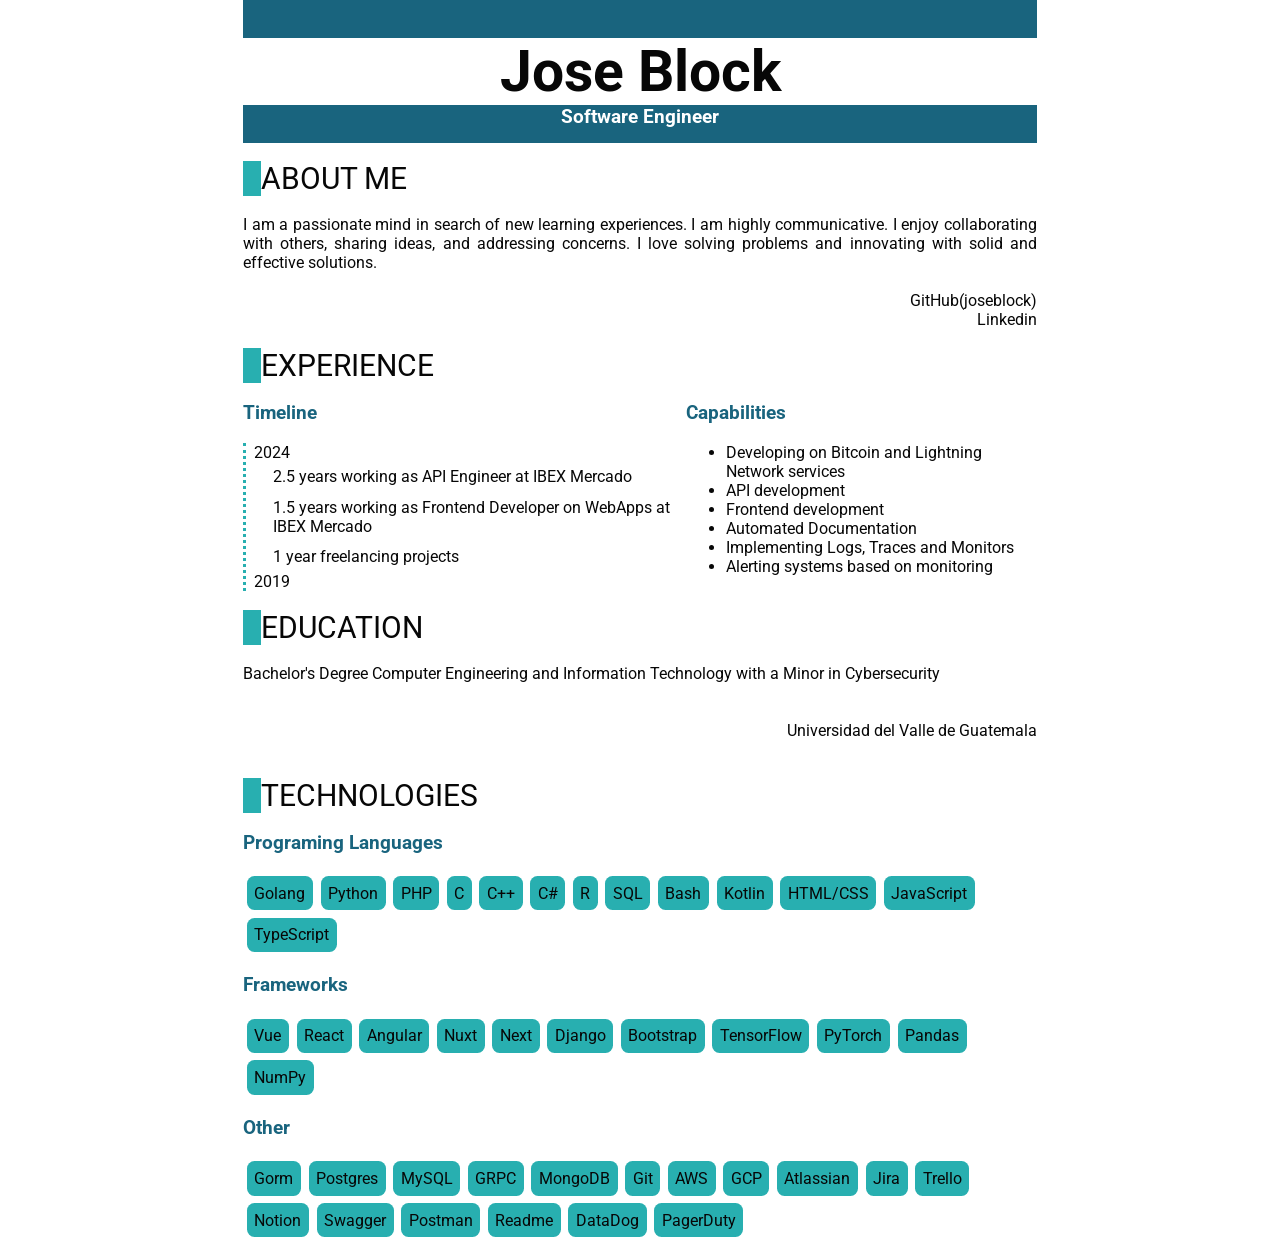
==== index.html @ f034f7fe "resume pdf download improvement" ====
<!DOCTYPE html>
<html lang="en">
<style>
    @import url("https://fonts.googleapis.com/css?family=Playfair+Display:700|Roboto:400");

    html *
    {
        background-color: #FFFFFF;
        color: #070707 !important;
        font-family: "Roboto", sans-serif !important;
    }

    body {
        width: 21cm;
        height: 29.7cm;
        margin: 0 auto;
    }

    /* Printing */
    page {
        background: white;
        display: block;
        margin: 0 auto;
        margin-bottom: 0.5cm;
    }

    page[size="A4"] {  
        width: 21cm;
        height: 29.7cm; 
    }

    @page {
        size: 21cm 29.7cm;
        padding: 0;
        margin: 0mm;
        border: none;
        border-collapse: collapse;
    }
    /* End Printing */

    .container {
        display: flex;
        flex-direction: column;
        width: 100%;
        height: 100%;
    }

    .persona{
        display: flex;
        flex-direction: column;
    }

    .joseblock {
        color: #070707 !important;
        font-weight: bold;
        font-size: 1.5cm;
        width: 100%;
        text-align: center;
    }

    .profesion {
        background-color: #19647E;
        color: #FFFFFF !important;
        font-size: 0.5cm;
        font-weight: bolder !important;
        height: 1cm;
        text-align: center;
    }

    .paragraph {
        text-align: justify;
        padding: 0.5cm 0cm 0.5cm 0cm;
    }

    .right-p {
        text-align: right;
    }

    h3 {
        color: #19647E !important;
    }

    .section-title {
        color: #070707 !important;
        font-size: 0.8cm;
        border-left: 0.5cm solid #28AFB0;
        margin-top: 0.5cm;
    }

    a {
        align-self: flex-end;
        color: #070707 !important;
        text-decoration: none;
        width: fit-content;
    }

    a:hover {
        color: #28AFB0 !important;
        text-decoration: underline;
    }

    .exp-content {
        display: flex;
        flex-direction: row;
    }

    .timeline {
        border-left: 0.1cm dotted #28AFB0;
        padding-left: 0.2cm;
    }

    .timeline-item {
        padding: 0.15cm 0cm 0.15cm 0.5cm;
    }

    .list-technologies {
        display: flex;
    }

    .list {
        display: flex;
        flex-direction: column;
    }

    .item {
        background-color: #28AFB0;
        border-radius: 0.2cm;
        color: #070707 !important;
        padding: 0.2cm;
        margin: 0.1cm;
        display: inline-block;
    }
</style>
<head>
    <link href="https://maxcdn.bootstrapcdn.com/font-awesome/4.2.0/css/font-awesome.min.css" rel="stylesheet">
    <link rel="preconnect" href="https://fonts.googleapis.com">
    <link rel="preconnect" href="https://fonts.gstatic.com" crossorigin>
    <link href="https://fonts.googleapis.com/css2?family=Archivo+Narrow&family=Julius+Sans+One&family=Open+Sans&family=Source+Sans+Pro&display=swap" rel="stylesheet">
    <title>Jose's Resume</title>
</head>
<body>
    <page size="A4">
        <div class="container">
            <div class="persona">
                <div class="profesion"></div>
                <div class="joseblock">Jose Block</div>
                <div class="profesion">Software Engineer</div>
            </div>
            <div class="about">
                <div class="section-title">ABOUT ME</div>
                <div>
                    <div class="paragraph">
                        I am a passionate mind in search of new learning experiences.
                        I am highly communicative. I enjoy collaborating with others, sharing ideas, and addressing concerns.
                        I love solving problems and innovating with solid and effective solutions.
                    </div>
                    <div class="list">
                        <a href="https://github.com/joseblock">GitHub(joseblock)</a>
                        <a href="https://gt.linkedin.com/in/jose-gabriel-block-staackmann-138050153">Linkedin</a>
                    </div>
                </div>
            </div>
            <div class="experience">
                <div class="section-title">EXPERIENCE</div>
                <div class="exp-content">
                    <div>
                        <h3>Timeline</h3>
                        <div class="timeline">
                            <div>2024</div>
                            <div class="timeline-item">2.5 years working as API Engineer at IBEX Mercado </div>
                            <div class="timeline-item">1.5 years working as Frontend Developer on WebApps at IBEX Mercado </div>
                            <div class="timeline-item">1 year freelancing projects</div>
                            <div>2019</div>
                        </div>
                    </div>
                    <div>
                        <h3>Capabilities</h3>
                        <ul>
                            <li> Developing on Bitcoin and Lightning Network services </li>
                            <li> API development </li>
                            <li> Frontend development </li>
                            <li> Automated Documentation </li>
                            <li> Implementing Logs, Traces and Monitors </li>
                            <li> Alerting systems based on monitoring </li>
                        </ul>
                    </div>
                </div>
            </div>
            <div class="education">
                <div class="section-title">EDUCATION</div>
                <div class="paragraph">Bachelor's Degree Computer Engineering and Information Technology with a Minor in Cybersecurity</div>
                <div class="paragraph right-p">Universidad del Valle de Guatemala</div>
            </div>
            <div class="technologies">
                <div class="section-title">TECHNOLOGIES</div>
                <h3>Programing Languages</h3>
                <div id="list-programs"></div>
                <h3>Frameworks</h3>
                <div id="list-frameworks"></div>
                <h3>Other</h3>
                <div id="list-technologies"></div>
            </div>
        </div>
    </page>
</body>
</html>

<script>
var programsList = ["Golang", "Python", "PHP", "C", "C++", "C#", "R", "SQL", "Bash", "Kotlin", "HTML/CSS", "JavaScript", "TypeScript"]
var fwList = ["Vue", "React", "Angular", "Nuxt", "Next", "Django", "Bootstrap", "TensorFlow", "PyTorch", "Pandas", "NumPy"]
var techList = ["Gorm", "Postgres", "MySQL", "GRPC", "MongoDB", "Git", "AWS", "GCP", "Atlassian", "Jira", "Trello", "Notion", "Swagger", "Postman", "Readme", "DataDog", "PagerDuty"]

var containerP = document.getElementById('list-programs');
var containerF = document.getElementById('list-frameworks');
var containerT = document.getElementById('list-technologies');

// Loop through the list and create a div for each item
function DivList(itemList, container) {
    itemList.forEach(function(item) {
        var div = document.createElement('div');
        div.className = 'item';
        div.textContent = item;
        container.appendChild(div);
    });
}
DivList(programsList, containerP)
DivList(fwList, containerF)
DivList(techList, containerT)
</script>
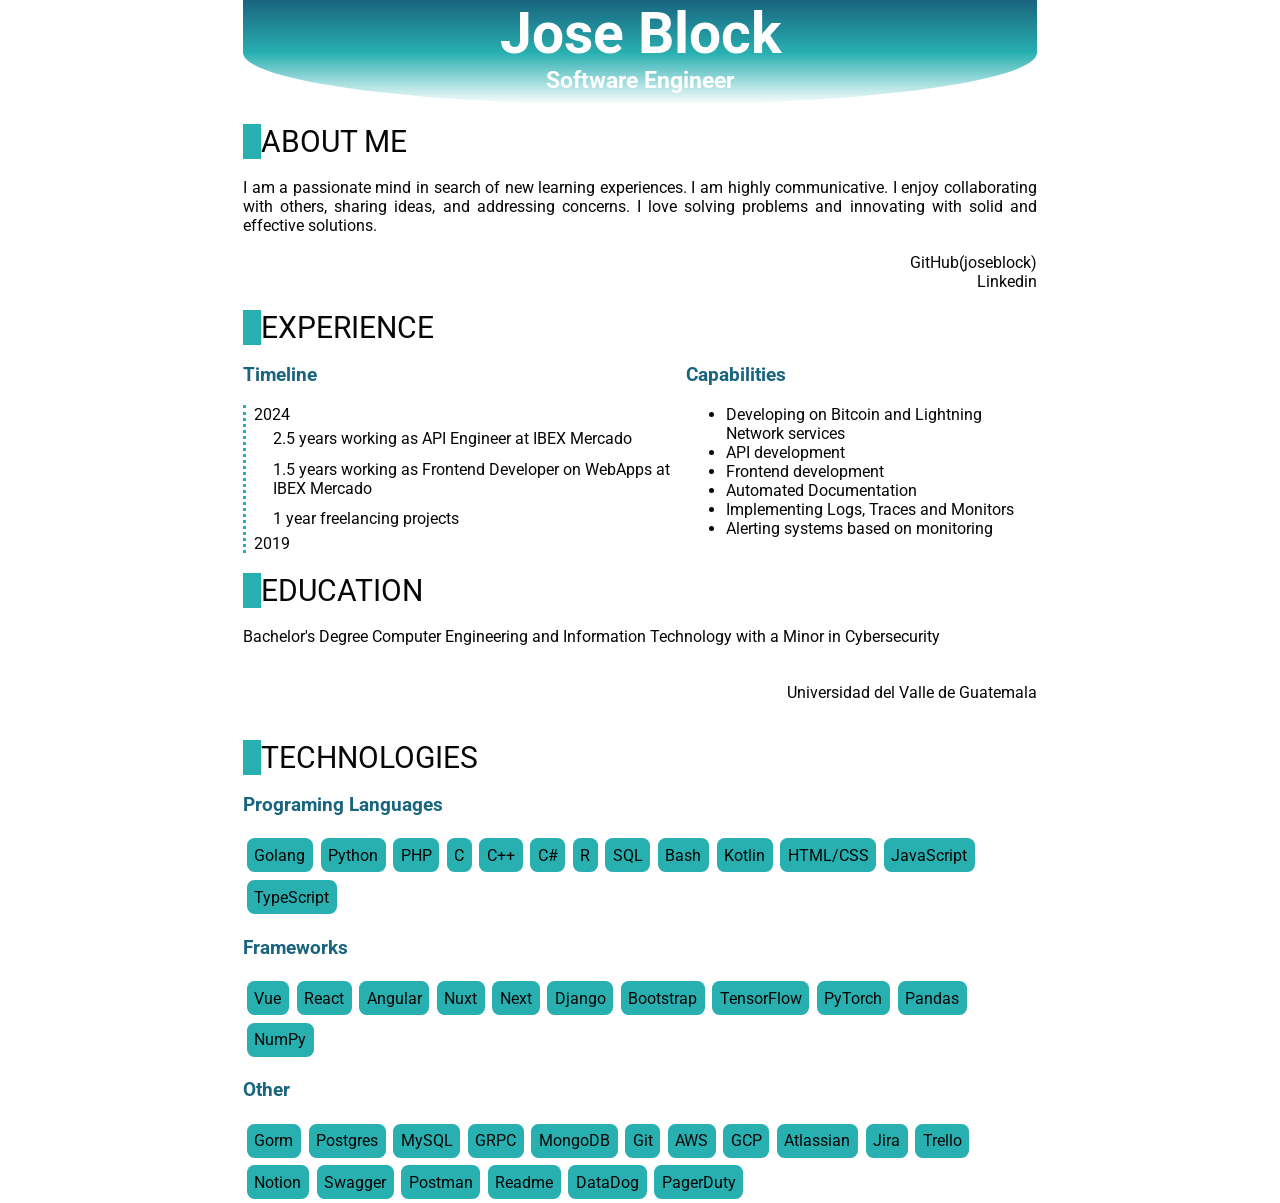
==== commit a3607bd8: "resume header style improvement" ====
--- a/index.html
+++ b/index.html
@@ -18,7 +18,7 @@
 
     /* Printing */
     page {
-        background: white;
+        background: #FFFFFF;
         display: block;
         margin: 0 auto;
         margin-bottom: 0.5cm;
@@ -48,10 +48,14 @@
     .persona{
         display: flex;
         flex-direction: column;
+        background-image: linear-gradient(#19647E, #28AFB0, #FFFFFF);
+        border-bottom-left-radius: 50%;
+        border-bottom-right-radius: 50%;
     }
 
     .joseblock {
-        color: #070707 !important;
+        background-color: transparent;
+        color: #FFFFFF !important;
         font-weight: bold;
         font-size: 1.5cm;
         width: 100%;
@@ -59,10 +63,10 @@
     }
 
     .profesion {
-        background-color: #19647E;
+        background-color: transparent;
         color: #FFFFFF !important;
-        font-size: 0.5cm;
-        font-weight: bolder !important;
+        font-size: 0.6cm;
+        font-weight: bold !important;
         height: 1cm;
         text-align: center;
     }
@@ -142,7 +146,6 @@
     <page size="A4">
         <div class="container">
             <div class="persona">
-                <div class="profesion"></div>
                 <div class="joseblock">Jose Block</div>
                 <div class="profesion">Software Engineer</div>
             </div>
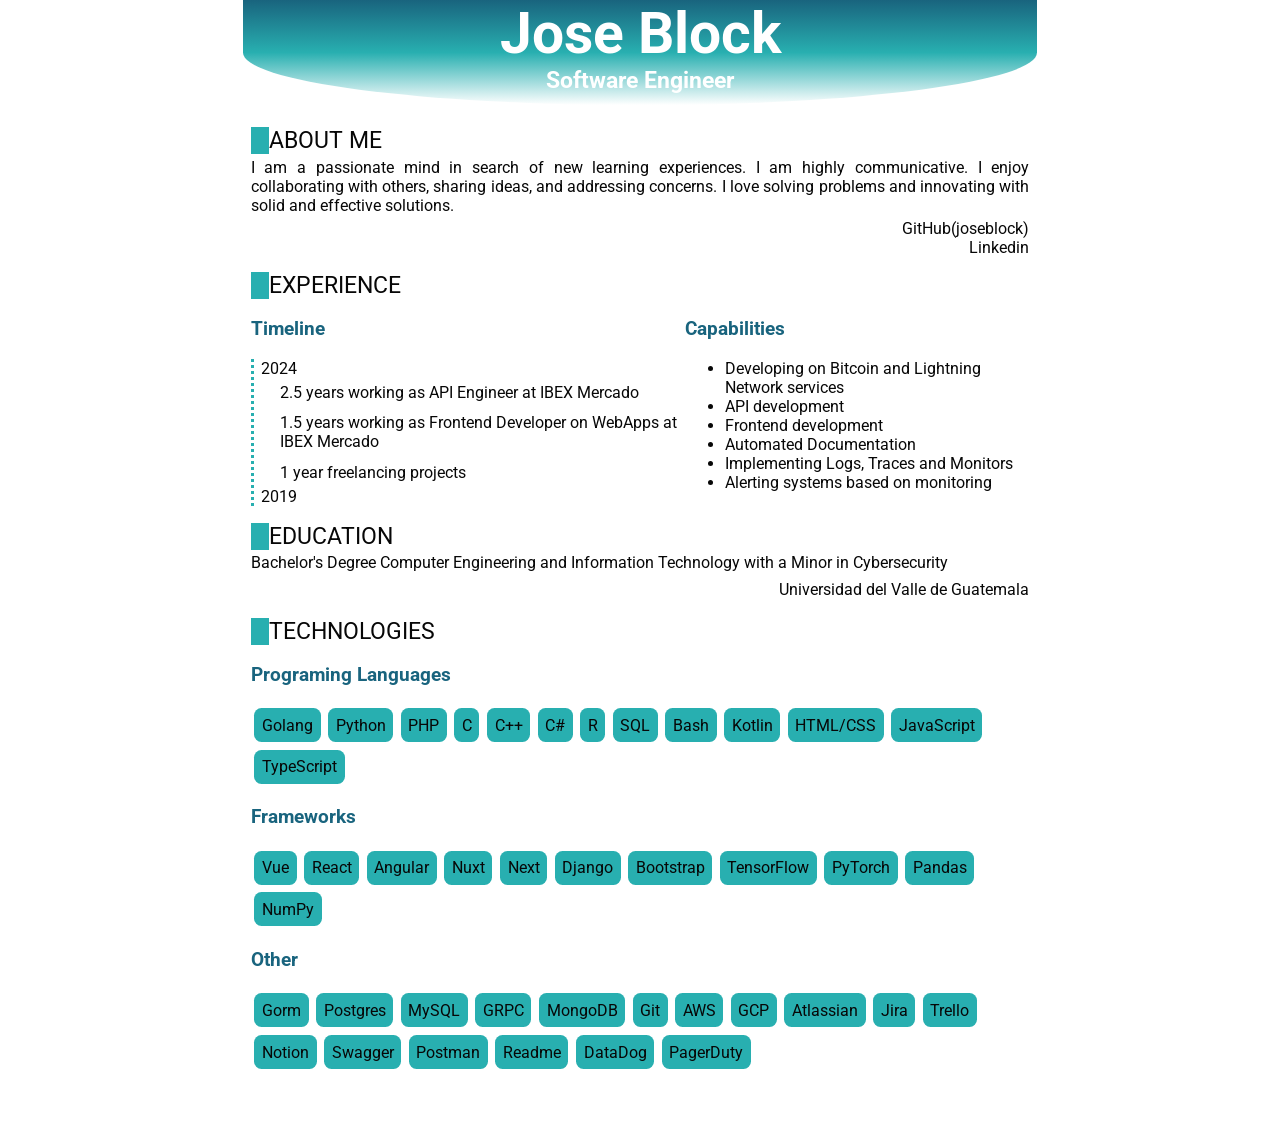
==== commit 24aec7b6: "resume pdf construction improvement" ====
--- a/index.html
+++ b/index.html
@@ -3,8 +3,7 @@
 <style>
     @import url("https://fonts.googleapis.com/css?family=Playfair+Display:700|Roboto:400");
 
-    html *
-    {
+    html * {
         background-color: #FFFFFF;
         color: #070707 !important;
         font-family: "Roboto", sans-serif !important;
@@ -71,24 +70,24 @@
         text-align: center;
     }
 
+    .info {
+        padding: 0.2cm;
+    }
+
     .paragraph {
         text-align: justify;
-        padding: 0.5cm 0cm 0.5cm 0cm;
+        padding: 0.1cm 0cm 0.1cm 0cm;
     }
 
     .right-p {
         text-align: right;
     }
 
-    h3 {
-        color: #19647E !important;
-    }
-
     .section-title {
         color: #070707 !important;
-        font-size: 0.8cm;
+        font-size: 0.6cm;
         border-left: 0.5cm solid #28AFB0;
-        margin-top: 0.5cm;
+        margin-top: 0.4cm;
     }
 
     a {
@@ -101,6 +100,10 @@
     a:hover {
         color: #28AFB0 !important;
         text-decoration: underline;
+    }
+
+    h3 {
+        color: #19647E !important;
     }
 
     .exp-content {
@@ -149,59 +152,61 @@
                 <div class="joseblock">Jose Block</div>
                 <div class="profesion">Software Engineer</div>
             </div>
-            <div class="about">
-                <div class="section-title">ABOUT ME</div>
-                <div>
-                    <div class="paragraph">
-                        I am a passionate mind in search of new learning experiences.
-                        I am highly communicative. I enjoy collaborating with others, sharing ideas, and addressing concerns.
-                        I love solving problems and innovating with solid and effective solutions.
+            <div class="info">
+                <div class="about">
+                    <div class="section-title">ABOUT ME</div>
+                    <div>
+                        <div class="paragraph">
+                            I am a passionate mind in search of new learning experiences.
+                            I am highly communicative. I enjoy collaborating with others, sharing ideas, and addressing concerns.
+                            I love solving problems and innovating with solid and effective solutions.
+                        </div>
+                        <div class="list">
+                            <a href="https://github.com/joseblock">GitHub(joseblock)</a>
+                            <a href="https://gt.linkedin.com/in/jose-gabriel-block-staackmann-138050153">Linkedin</a>
+                        </div>
                     </div>
-                    <div class="list">
-                        <a href="https://github.com/joseblock">GitHub(joseblock)</a>
-                        <a href="https://gt.linkedin.com/in/jose-gabriel-block-staackmann-138050153">Linkedin</a>
+                </div>
+                <div class="experience">
+                    <div class="section-title">EXPERIENCE</div>
+                    <div class="exp-content">
+                        <div>
+                            <h3>Timeline</h3>
+                            <div class="timeline">
+                                <div>2024</div>
+                                <div class="timeline-item">2.5 years working as API Engineer at IBEX Mercado </div>
+                                <div class="timeline-item">1.5 years working as Frontend Developer on WebApps at IBEX Mercado </div>
+                                <div class="timeline-item">1 year freelancing projects</div>
+                                <div>2019</div>
+                            </div>
+                        </div>
+                        <div>
+                            <h3>Capabilities</h3>
+                            <ul>
+                                <li> Developing on Bitcoin and Lightning Network services </li>
+                                <li> API development </li>
+                                <li> Frontend development </li>
+                                <li> Automated Documentation </li>
+                                <li> Implementing Logs, Traces and Monitors </li>
+                                <li> Alerting systems based on monitoring </li>
+                            </ul>
+                        </div>
                     </div>
                 </div>
-            </div>
-            <div class="experience">
-                <div class="section-title">EXPERIENCE</div>
-                <div class="exp-content">
-                    <div>
-                        <h3>Timeline</h3>
-                        <div class="timeline">
-                            <div>2024</div>
-                            <div class="timeline-item">2.5 years working as API Engineer at IBEX Mercado </div>
-                            <div class="timeline-item">1.5 years working as Frontend Developer on WebApps at IBEX Mercado </div>
-                            <div class="timeline-item">1 year freelancing projects</div>
-                            <div>2019</div>
-                        </div>
-                    </div>
-                    <div>
-                        <h3>Capabilities</h3>
-                        <ul>
-                            <li> Developing on Bitcoin and Lightning Network services </li>
-                            <li> API development </li>
-                            <li> Frontend development </li>
-                            <li> Automated Documentation </li>
-                            <li> Implementing Logs, Traces and Monitors </li>
-                            <li> Alerting systems based on monitoring </li>
-                        </ul>
-                    </div>
-                </div>
-            </div>
-            <div class="education">
-                <div class="section-title">EDUCATION</div>
-                <div class="paragraph">Bachelor's Degree Computer Engineering and Information Technology with a Minor in Cybersecurity</div>
-                <div class="paragraph right-p">Universidad del Valle de Guatemala</div>
-            </div>
-            <div class="technologies">
-                <div class="section-title">TECHNOLOGIES</div>
-                <h3>Programing Languages</h3>
-                <div id="list-programs"></div>
-                <h3>Frameworks</h3>
-                <div id="list-frameworks"></div>
-                <h3>Other</h3>
-                <div id="list-technologies"></div>
+                <div class="education">
+                    <div class="section-title">EDUCATION</div>
+                    <div class="paragraph">Bachelor's Degree Computer Engineering and Information Technology with a Minor in Cybersecurity</div>
+                    <div class="paragraph right-p">Universidad del Valle de Guatemala</div>
+                </div>
+                <div class="technologies">
+                    <div class="section-title">TECHNOLOGIES</div>
+                    <h3>Programing Languages</h3>
+                    <div id="list-programs"></div>
+                    <h3>Frameworks</h3>
+                    <div id="list-frameworks"></div>
+                    <h3>Other</h3>
+                    <div id="list-technologies"></div>
+                </div>
             </div>
         </div>
     </page>
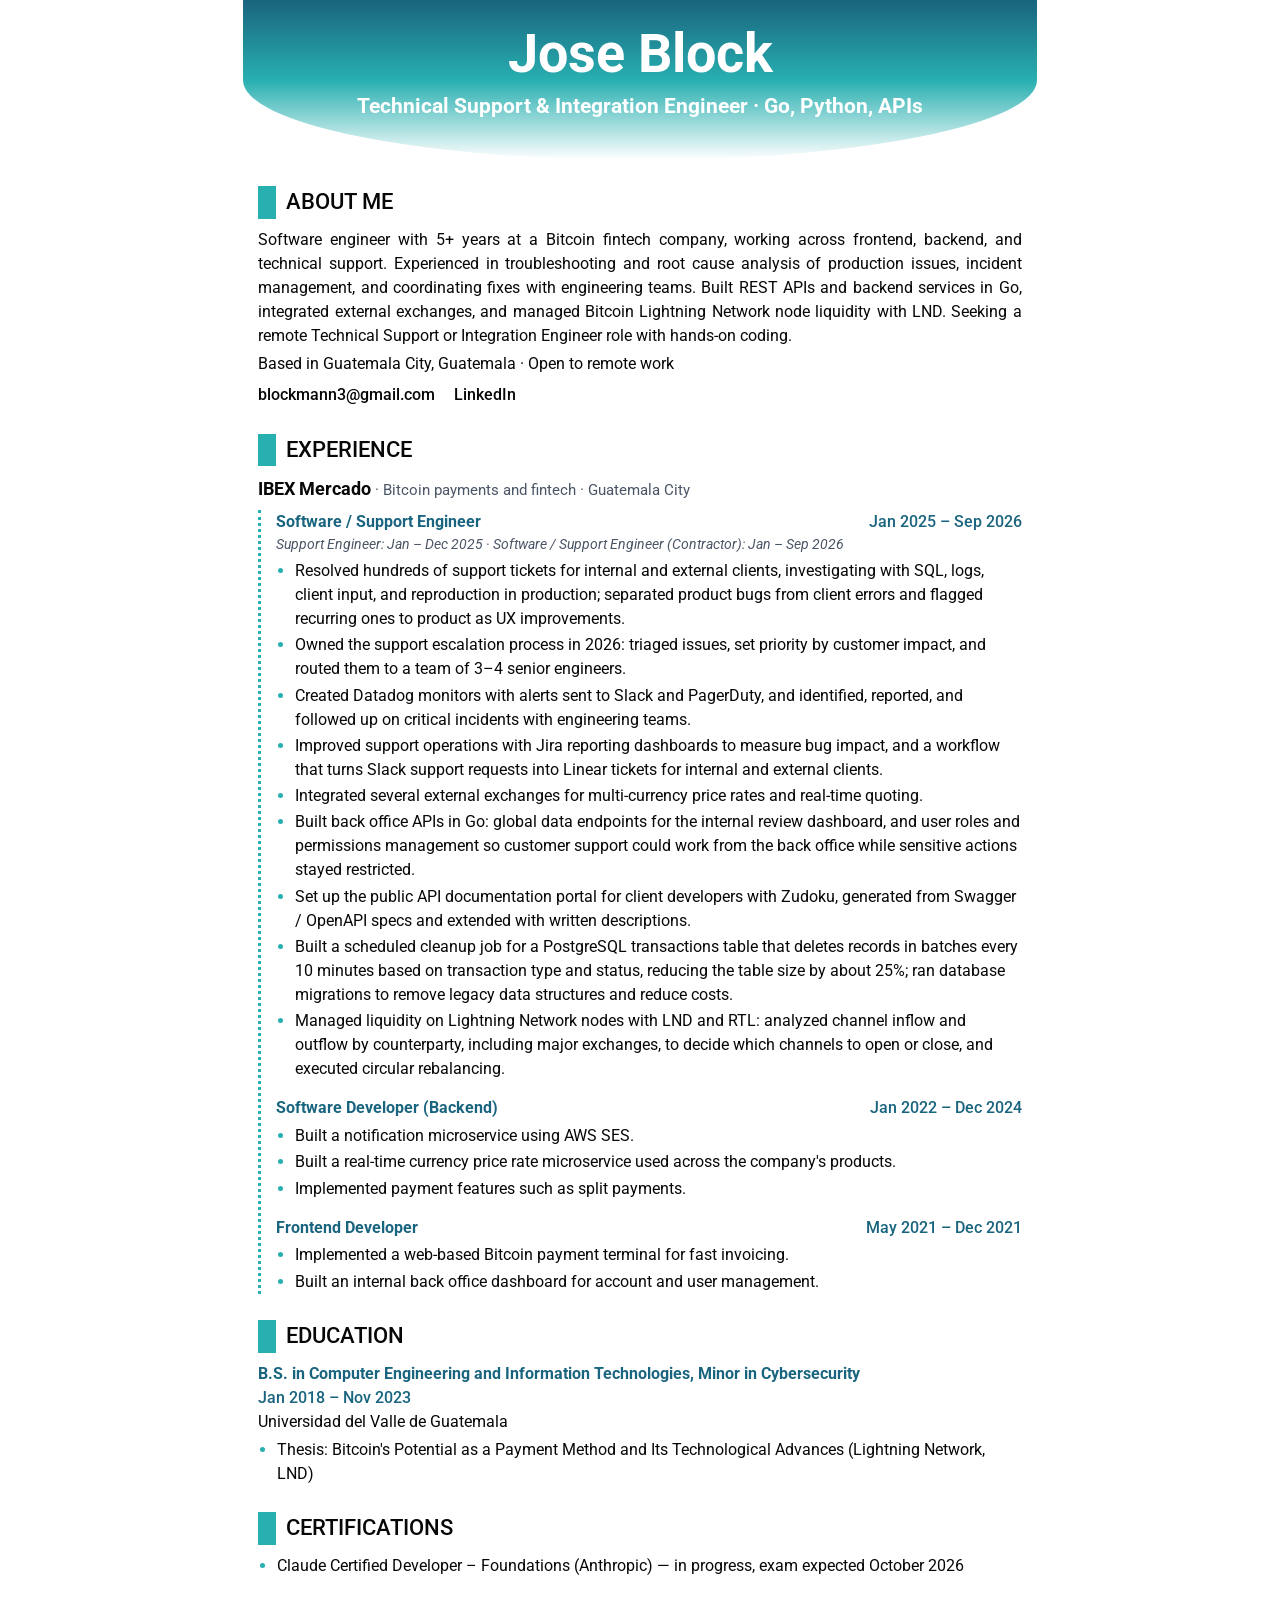
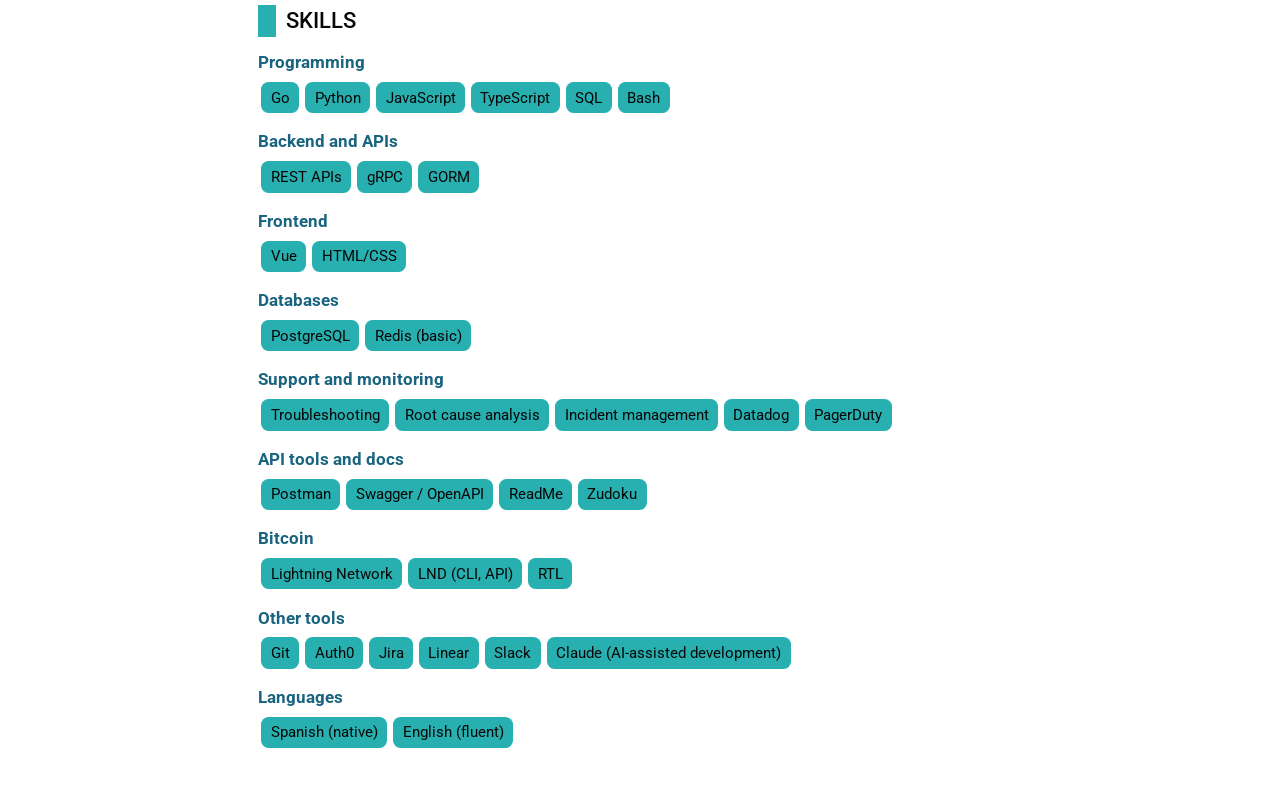
==== commit ca6a6a71: "resume-update" ====
--- a/index.html
+++ b/index.html
@@ -1,237 +1,286 @@
 <!DOCTYPE html>
 <html lang="en">
-<style>
-    @import url("https://fonts.googleapis.com/css?family=Playfair+Display:700|Roboto:400");
-
-    html * {
-        background-color: #FFFFFF;
-        color: #070707 !important;
-        font-family: "Roboto", sans-serif !important;
-    }
-
-    body {
-        width: 21cm;
-        height: 29.7cm;
-        margin: 0 auto;
-    }
-
-    /* Printing */
-    page {
-        background: #FFFFFF;
-        display: block;
-        margin: 0 auto;
-        margin-bottom: 0.5cm;
-    }
-
-    page[size="A4"] {  
-        width: 21cm;
-        height: 29.7cm; 
-    }
-
-    @page {
-        size: 21cm 29.7cm;
-        padding: 0;
-        margin: 0mm;
-        border: none;
-        border-collapse: collapse;
-    }
-    /* End Printing */
-
-    .container {
-        display: flex;
-        flex-direction: column;
-        width: 100%;
-        height: 100%;
-    }
-
-    .persona{
-        display: flex;
-        flex-direction: column;
-        background-image: linear-gradient(#19647E, #28AFB0, #FFFFFF);
-        border-bottom-left-radius: 50%;
-        border-bottom-right-radius: 50%;
-    }
-
-    .joseblock {
-        background-color: transparent;
-        color: #FFFFFF !important;
-        font-weight: bold;
-        font-size: 1.5cm;
-        width: 100%;
-        text-align: center;
-    }
-
-    .profesion {
-        background-color: transparent;
-        color: #FFFFFF !important;
-        font-size: 0.6cm;
-        font-weight: bold !important;
-        height: 1cm;
-        text-align: center;
-    }
-
-    .info {
-        padding: 0.2cm;
-    }
-
-    .paragraph {
-        text-align: justify;
-        padding: 0.1cm 0cm 0.1cm 0cm;
-    }
-
-    .right-p {
-        text-align: right;
-    }
-
-    .section-title {
-        color: #070707 !important;
-        font-size: 0.6cm;
-        border-left: 0.5cm solid #28AFB0;
-        margin-top: 0.4cm;
-    }
-
-    a {
-        align-self: flex-end;
-        color: #070707 !important;
-        text-decoration: none;
-        width: fit-content;
-    }
-
-    a:hover {
-        color: #28AFB0 !important;
-        text-decoration: underline;
-    }
-
-    h3 {
-        color: #19647E !important;
-    }
-
-    .exp-content {
-        display: flex;
-        flex-direction: row;
-    }
-
-    .timeline {
-        border-left: 0.1cm dotted #28AFB0;
-        padding-left: 0.2cm;
-    }
-
-    .timeline-item {
-        padding: 0.15cm 0cm 0.15cm 0.5cm;
-    }
-
-    .list-technologies {
-        display: flex;
-    }
-
-    .list {
-        display: flex;
-        flex-direction: column;
-    }
-
-    .item {
-        background-color: #28AFB0;
-        border-radius: 0.2cm;
-        color: #070707 !important;
-        padding: 0.2cm;
-        margin: 0.1cm;
-        display: inline-block;
-    }
-</style>
 <head>
-    <link href="https://maxcdn.bootstrapcdn.com/font-awesome/4.2.0/css/font-awesome.min.css" rel="stylesheet">
+    <meta charset="utf-8">
+    <meta name="viewport" content="width=device-width, initial-scale=1">
+    <title>Jose Block – Technical Support & Integration Engineer</title>
+    <meta name="description" content="Jose Block: Technical Support & Integration Engineer with 5+ years at a Bitcoin fintech company. Go, Python, REST APIs, PostgreSQL, Lightning Network.">
     <link rel="preconnect" href="https://fonts.googleapis.com">
     <link rel="preconnect" href="https://fonts.gstatic.com" crossorigin>
-    <link href="https://fonts.googleapis.com/css2?family=Archivo+Narrow&family=Julius+Sans+One&family=Open+Sans&family=Source+Sans+Pro&display=swap" rel="stylesheet">
-    <title>Jose's Resume</title>
+    <link href="https://fonts.googleapis.com/css2?family=Roboto:ital,wght@0,400;0,500;0,700;1,400&display=swap" rel="stylesheet">
+    <style>
+        :root {
+            --dark: #19647E;
+            --accent: #28AFB0;
+            --text: #070707;
+            --muted: #4a5566;
+            --bg: #FFFFFF;
+        }
+
+        * { box-sizing: border-box; }
+
+        html, body {
+            margin: 0;
+            background: var(--bg);
+            color: var(--text);
+            font-family: "Roboto", sans-serif;
+            line-height: 1.5;
+        }
+
+        body {
+            max-width: 21cm;
+            margin: 0 auto;
+        }
+
+        a { color: var(--text); text-decoration: none; }
+        a:hover, a:focus-visible { color: var(--accent); text-decoration: underline; }
+
+        .persona {
+            background-image: linear-gradient(var(--dark), var(--accent), var(--bg));
+            border-bottom-left-radius: 50%;
+            border-bottom-right-radius: 50%;
+            padding: 0.6cm 0.4cm 1cm;
+            text-align: center;
+        }
+
+        .persona h1 {
+            margin: 0;
+            color: #FFFFFF;
+            font-size: clamp(2rem, 8vw, 3.4rem);
+            font-weight: 700;
+            line-height: 1.15;
+        }
+
+        .persona .profesion {
+            color: #FFFFFF;
+            font-size: clamp(1rem, 3.5vw, 1.3rem);
+            font-weight: 700;
+            margin-top: 0.15cm;
+        }
+
+        main { padding: 0 0.4cm 0.8cm; }
+
+        .section-title {
+            font-size: 1.35rem;
+            font-weight: 500;
+            border-left: 0.5cm solid var(--accent);
+            padding-left: 0.25cm;
+            margin: 0.7cm 0 0.25cm;
+            text-transform: uppercase;
+        }
+
+        h3 { color: var(--dark); margin: 0.35cm 0 0.1cm; font-size: 1.05rem; }
+
+        .paragraph { text-align: justify; margin: 0.1cm 0; }
+
+        .links {
+            display: flex;
+            flex-wrap: wrap;
+            gap: 0.15cm 0.5cm;
+            margin-top: 0.2cm;
+        }
+
+        .links a { font-weight: 500; }
+
+        .company { font-weight: 700; font-size: 1.1rem; margin-top: 0.2cm; }
+        .company span { font-weight: 400; color: var(--muted); font-size: 0.95rem; }
+
+        .timeline {
+            border-left: 0.1cm dotted var(--accent);
+            padding-left: 0.4cm;
+            margin-top: 0.2cm;
+        }
+
+        .role { margin-bottom: 0.4cm; }
+
+        .role-head {
+            display: flex;
+            flex-wrap: wrap;
+            justify-content: space-between;
+            gap: 0 0.4cm;
+            align-items: baseline;
+        }
+
+        .role-title { color: var(--dark); font-weight: 700; }
+        .dates { color: var(--dark); font-weight: 500; white-space: nowrap; }
+        .role-note { color: var(--muted); font-style: italic; font-size: 0.9rem; }
+
+        ul { margin: 0.1cm 0 0; padding-left: 0.5cm; }
+        li { margin: 0.06cm 0; }
+        li::marker { color: var(--accent); }
+
+        .skill-group { margin-bottom: 0.15cm; }
+
+        .list-technologies { display: flex; flex-wrap: wrap; }
+
+        .item {
+            background-color: var(--accent);
+            border-radius: 0.2cm;
+            color: var(--text);
+            padding: 0.12cm 0.25cm;
+            margin: 0.08cm;
+            display: inline-block;
+            font-size: 0.92rem;
+        }
+
+        @media (max-width: 600px) {
+            .paragraph { text-align: left; }
+            .persona { padding: 0.5cm 0.3cm 0.9cm; }
+        }
+
+        @media print {
+            .persona, .item { -webkit-print-color-adjust: exact; print-color-adjust: exact; }
+            .role { break-inside: avoid; }
+        }
+    </style>
 </head>
 <body>
-    <page size="A4">
-        <div class="container">
-            <div class="persona">
-                <div class="joseblock">Jose Block</div>
-                <div class="profesion">Software Engineer</div>
-            </div>
-            <div class="info">
-                <div class="about">
-                    <div class="section-title">ABOUT ME</div>
-                    <div>
-                        <div class="paragraph">
-                            I am a passionate mind in search of new learning experiences.
-                            I am highly communicative. I enjoy collaborating with others, sharing ideas, and addressing concerns.
-                            I love solving problems and innovating with solid and effective solutions.
-                        </div>
-                        <div class="list">
-                            <a href="https://github.com/joseblock">GitHub(joseblock)</a>
-                            <a href="https://gt.linkedin.com/in/jose-gabriel-block-staackmann-138050153">Linkedin</a>
-                        </div>
+    <header class="persona">
+        <h1>Jose Block</h1>
+        <div class="profesion">Technical Support &amp; Integration Engineer · Go, Python, APIs</div>
+    </header>
+
+    <main>
+        <section>
+            <h2 class="section-title">About me</h2>
+            <p class="paragraph">
+                Software engineer with 5+ years at a Bitcoin fintech company, working across frontend, backend,
+                and technical support. Experienced in troubleshooting and root cause analysis of production issues,
+                incident management, and coordinating fixes with engineering teams. Built REST APIs and backend
+                services in Go, integrated external exchanges, and managed Bitcoin Lightning Network node liquidity
+                with LND. Seeking a remote Technical Support or Integration Engineer role with hands-on coding.
+            </p>
+            <p class="paragraph">Based in Guatemala City, Guatemala · Open to remote work</p>
+            <nav class="links" aria-label="Contact">
+                <a href="mailto:blockmann3@gmail.com">blockmann3@gmail.com</a>
+                <a href="https://www.linkedin.com/in/jose-gabriel-block-staackmann-138050153/" rel="noopener">LinkedIn</a>
+            </nav>
+        </section>
+
+        <section>
+            <h2 class="section-title">Experience</h2>
+            <div class="company">IBEX Mercado <span>· Bitcoin payments and fintech · Guatemala City</span></div>
+            <div class="timeline">
+                <article class="role">
+                    <div class="role-head">
+                        <span class="role-title">Software / Support Engineer</span>
+                        <span class="dates">Jan 2025 – Sep 2026</span>
                     </div>
-                </div>
-                <div class="experience">
-                    <div class="section-title">EXPERIENCE</div>
-                    <div class="exp-content">
-                        <div>
-                            <h3>Timeline</h3>
-                            <div class="timeline">
-                                <div>2024</div>
-                                <div class="timeline-item">2.5 years working as API Engineer at IBEX Mercado </div>
-                                <div class="timeline-item">1.5 years working as Frontend Developer on WebApps at IBEX Mercado </div>
-                                <div class="timeline-item">1 year freelancing projects</div>
-                                <div>2019</div>
-                            </div>
-                        </div>
-                        <div>
-                            <h3>Capabilities</h3>
-                            <ul>
-                                <li> Developing on Bitcoin and Lightning Network services </li>
-                                <li> API development </li>
-                                <li> Frontend development </li>
-                                <li> Automated Documentation </li>
-                                <li> Implementing Logs, Traces and Monitors </li>
-                                <li> Alerting systems based on monitoring </li>
-                            </ul>
-                        </div>
+                    <div class="role-note">Support Engineer: Jan – Dec 2025 · Software / Support Engineer (Contractor): Jan – Sep 2026</div>
+                    <ul>
+                        <li>Resolved hundreds of support tickets for internal and external clients, investigating with SQL, logs, client input, and reproduction in production; separated product bugs from client errors and flagged recurring ones to product as UX improvements.</li>
+                        <li>Owned the support escalation process in 2026: triaged issues, set priority by customer impact, and routed them to a team of 3–4 senior engineers.</li>
+                        <li>Created Datadog monitors with alerts sent to Slack and PagerDuty, and identified, reported, and followed up on critical incidents with engineering teams.</li>
+                        <li>Improved support operations with Jira reporting dashboards to measure bug impact, and a workflow that turns Slack support requests into Linear tickets for internal and external clients.</li>
+                        <li>Integrated several external exchanges for multi-currency price rates and real-time quoting.</li>
+                        <li>Built back office APIs in Go: global data endpoints for the internal review dashboard, and user roles and permissions management so customer support could work from the back office while sensitive actions stayed restricted.</li>
+                        <li>Set up the public API documentation portal for client developers with Zudoku, generated from Swagger / OpenAPI specs and extended with written descriptions.</li>
+                        <li>Built a scheduled cleanup job for a PostgreSQL transactions table that deletes records in batches every 10 minutes based on transaction type and status, reducing the table size by about 25%; ran database migrations to remove legacy data structures and reduce costs.</li>
+                        <li>Managed liquidity on Lightning Network nodes with LND and RTL: analyzed channel inflow and outflow by counterparty, including major exchanges, to decide which channels to open or close, and executed circular rebalancing.</li>
+                    </ul>
+                </article>
+
+                <article class="role">
+                    <div class="role-head">
+                        <span class="role-title">Software Developer (Backend)</span>
+                        <span class="dates">Jan 2022 – Dec 2024</span>
                     </div>
-                </div>
-                <div class="education">
-                    <div class="section-title">EDUCATION</div>
-                    <div class="paragraph">Bachelor's Degree Computer Engineering and Information Technology with a Minor in Cybersecurity</div>
-                    <div class="paragraph right-p">Universidad del Valle de Guatemala</div>
-                </div>
-                <div class="technologies">
-                    <div class="section-title">TECHNOLOGIES</div>
-                    <h3>Programing Languages</h3>
-                    <div id="list-programs"></div>
-                    <h3>Frameworks</h3>
-                    <div id="list-frameworks"></div>
-                    <h3>Other</h3>
-                    <div id="list-technologies"></div>
-                </div>
-            </div>
-        </div>
-    </page>
+                    <ul>
+                        <li>Built a notification microservice using AWS SES.</li>
+                        <li>Built a real-time currency price rate microservice used across the company's products.</li>
+                        <li>Implemented payment features such as split payments.</li>
+                    </ul>
+                </article>
+
+                <article class="role">
+                    <div class="role-head">
+                        <span class="role-title">Frontend Developer</span>
+                        <span class="dates">May 2021 – Dec 2021</span>
+                    </div>
+                    <ul>
+                        <li>Implemented a web-based Bitcoin payment terminal for fast invoicing.</li>
+                        <li>Built an internal back office dashboard for account and user management.</li>
+                    </ul>
+                </article>
+            </div>
+        </section>
+
+        <section>
+            <h2 class="section-title">Education</h2>
+            <div class="role-head">
+                <span class="role-title">B.S. in Computer Engineering and Information Technologies, Minor in Cybersecurity</span>
+                <span class="dates">Jan 2018 – Nov 2023</span>
+            </div>
+            <div>Universidad del Valle de Guatemala</div>
+            <ul>
+                <li>Thesis: Bitcoin's Potential as a Payment Method and Its Technological Advances (Lightning Network, LND)</li>
+            </ul>
+        </section>
+
+        <section>
+            <h2 class="section-title">Certifications</h2>
+            <ul>
+                <li>Claude Certified Developer – Foundations (Anthropic) — in progress, exam expected October 2026</li>
+            </ul>
+        </section>
+
+        <section>
+            <h2 class="section-title">Skills</h2>
+            <div class="skill-group">
+                <h3>Programming</h3>
+                <div class="list-technologies">
+                    <span class="item">Go</span><span class="item">Python</span><span class="item">JavaScript</span><span class="item">TypeScript</span><span class="item">SQL</span><span class="item">Bash</span>
+                </div>
+            </div>
+            <div class="skill-group">
+                <h3>Backend and APIs</h3>
+                <div class="list-technologies">
+                    <span class="item">REST APIs</span><span class="item">gRPC</span><span class="item">GORM</span>
+                </div>
+            </div>
+            <div class="skill-group">
+                <h3>Frontend</h3>
+                <div class="list-technologies">
+                    <span class="item">Vue</span><span class="item">HTML/CSS</span>
+                </div>
+            </div>
+            <div class="skill-group">
+                <h3>Databases</h3>
+                <div class="list-technologies">
+                    <span class="item">PostgreSQL</span><span class="item">Redis (basic)</span>
+                </div>
+            </div>
+            <div class="skill-group">
+                <h3>Support and monitoring</h3>
+                <div class="list-technologies">
+                    <span class="item">Troubleshooting</span><span class="item">Root cause analysis</span><span class="item">Incident management</span><span class="item">Datadog</span><span class="item">PagerDuty</span>
+                </div>
+            </div>
+            <div class="skill-group">
+                <h3>API tools and docs</h3>
+                <div class="list-technologies">
+                    <span class="item">Postman</span><span class="item">Swagger / OpenAPI</span><span class="item">ReadMe</span><span class="item">Zudoku</span>
+                </div>
+            </div>
+            <div class="skill-group">
+                <h3>Bitcoin</h3>
+                <div class="list-technologies">
+                    <span class="item">Lightning Network</span><span class="item">LND (CLI, API)</span><span class="item">RTL</span>
+                </div>
+            </div>
+            <div class="skill-group">
+                <h3>Other tools</h3>
+                <div class="list-technologies">
+                    <span class="item">Git</span><span class="item">Auth0</span><span class="item">Jira</span><span class="item">Linear</span><span class="item">Slack</span><span class="item">Claude (AI-assisted development)</span>
+                </div>
+            </div>
+            <div class="skill-group">
+                <h3>Languages</h3>
+                <div class="list-technologies">
+                    <span class="item">Spanish (native)</span><span class="item">English (fluent)</span>
+                </div>
+            </div>
+        </section>
+    </main>
 </body>
 </html>
-
-<script>
-var programsList = ["Golang", "Python", "PHP", "C", "C++", "C#", "R", "SQL", "Bash", "Kotlin", "HTML/CSS", "JavaScript", "TypeScript"]
-var fwList = ["Vue", "React", "Angular", "Nuxt", "Next", "Django", "Bootstrap", "TensorFlow", "PyTorch", "Pandas", "NumPy"]
-var techList = ["Gorm", "Postgres", "MySQL", "GRPC", "MongoDB", "Git", "AWS", "GCP", "Atlassian", "Jira", "Trello", "Notion", "Swagger", "Postman", "Readme", "DataDog", "PagerDuty"]
-
-var containerP = document.getElementById('list-programs');
-var containerF = document.getElementById('list-frameworks');
-var containerT = document.getElementById('list-technologies');
-
-// Loop through the list and create a div for each item
-function DivList(itemList, container) {
-    itemList.forEach(function(item) {
-        var div = document.createElement('div');
-        div.className = 'item';
-        div.textContent = item;
-        container.appendChild(div);
-    });
-}
-DivList(programsList, containerP)
-DivList(fwList, containerF)
-DivList(techList, containerT)
-</script>
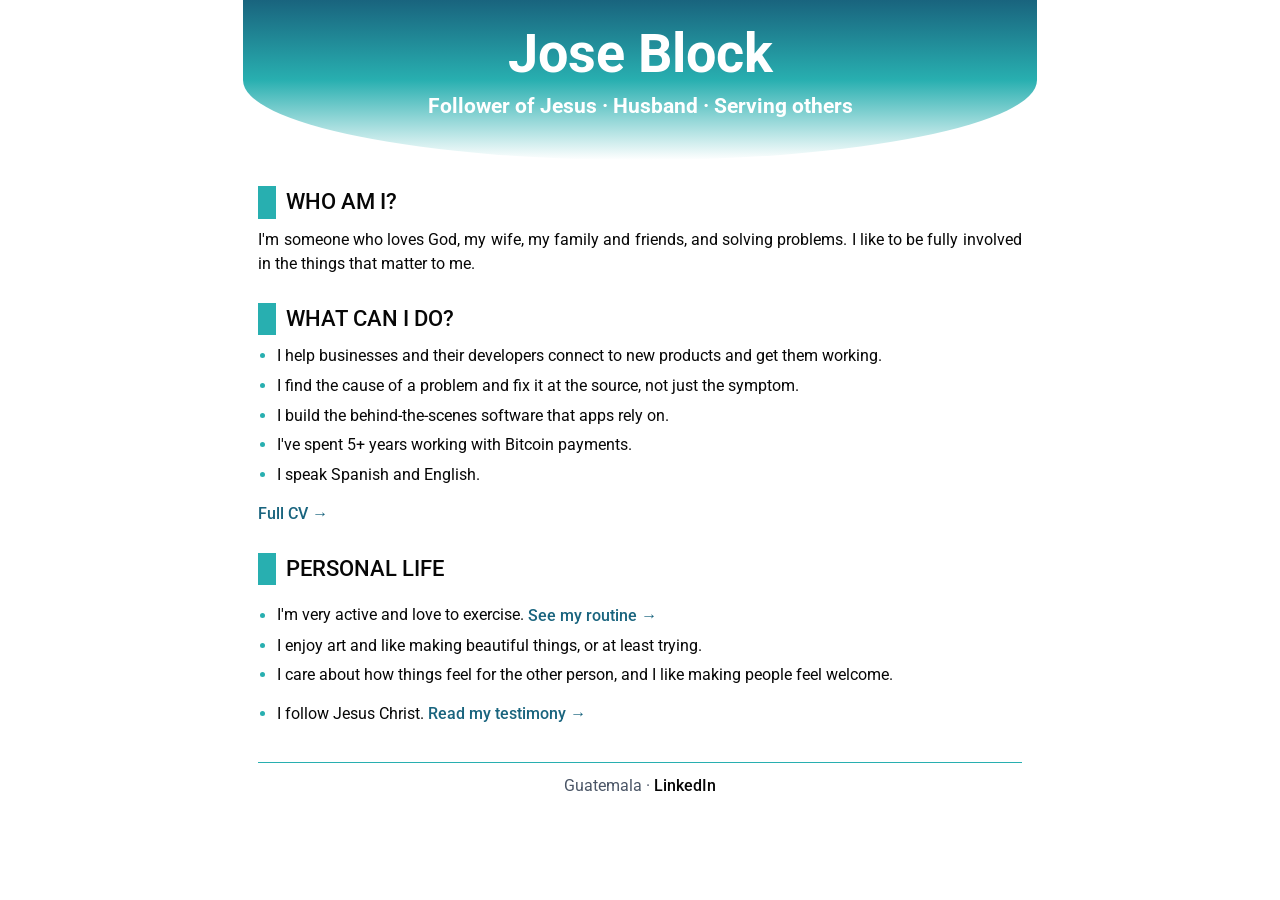
==== commit 3d647cd6: "personal-landing-page" ====
--- a/index.html
+++ b/index.html
@@ -3,8 +3,8 @@
 <head>
     <meta charset="utf-8">
     <meta name="viewport" content="width=device-width, initial-scale=1">
-    <title>Jose Block – Technical Support & Integration Engineer</title>
-    <meta name="description" content="Jose Block: Technical Support & Integration Engineer with 5+ years at a Bitcoin fintech company. Go, Python, REST APIs, PostgreSQL, Lightning Network.">
+    <title>Jose Block</title>
+    <meta name="description" content="Jose Block: who I am, what I can do, and what I believe.">
     <link rel="preconnect" href="https://fonts.googleapis.com">
     <link rel="preconnect" href="https://fonts.gstatic.com" crossorigin>
     <link href="https://fonts.googleapis.com/css2?family=Roboto:ital,wght@0,400;0,500;0,700;1,400&display=swap" rel="stylesheet">
@@ -69,218 +69,81 @@
             text-transform: uppercase;
         }
 
-        h3 { color: var(--dark); margin: 0.35cm 0 0.1cm; font-size: 1.05rem; }
-
         .paragraph { text-align: justify; margin: 0.1cm 0; }
 
-        .links {
-            display: flex;
-            flex-wrap: wrap;
-            gap: 0.15cm 0.5cm;
-            margin-top: 0.2cm;
+        .placeholder {
+            color: var(--muted);
+            font-style: italic;
+            border: 1px dashed var(--accent);
+            border-radius: 0.2cm;
+            padding: 0.2cm 0.3cm;
         }
 
-        .links a { font-weight: 500; }
+        ul { margin: 0.1cm 0 0; padding-left: 0.5cm; }
+        li { margin: 0.15cm 0; }
+        li::marker { color: var(--accent); }
+        li strong { color: var(--dark); }
 
-        .company { font-weight: 700; font-size: 1.1rem; margin-top: 0.2cm; }
-        .company span { font-weight: 400; color: var(--muted); font-size: 0.95rem; }
-
-        .timeline {
-            border-left: 0.1cm dotted var(--accent);
-            padding-left: 0.4cm;
-            margin-top: 0.2cm;
+        .more {
+            display: inline-block;
+            margin-top: 0.25cm;
+            font-weight: 500;
+            color: var(--dark);
         }
 
-        .role { margin-bottom: 0.4cm; }
-
-        .role-head {
-            display: flex;
-            flex-wrap: wrap;
-            justify-content: space-between;
-            gap: 0 0.4cm;
-            align-items: baseline;
+        footer {
+            border-top: 1px solid var(--accent);
+            margin: 0 0.4cm;
+            padding: 0.3cm 0 0.6cm;
+            color: var(--muted);
+            text-align: center;
         }
 
-        .role-title { color: var(--dark); font-weight: 700; }
-        .dates { color: var(--dark); font-weight: 500; white-space: nowrap; }
-        .role-note { color: var(--muted); font-style: italic; font-size: 0.9rem; }
-
-        ul { margin: 0.1cm 0 0; padding-left: 0.5cm; }
-        li { margin: 0.06cm 0; }
-        li::marker { color: var(--accent); }
-
-        .skill-group { margin-bottom: 0.15cm; }
-
-        .list-technologies { display: flex; flex-wrap: wrap; }
-
-        .item {
-            background-color: var(--accent);
-            border-radius: 0.2cm;
-            color: var(--text);
-            padding: 0.12cm 0.25cm;
-            margin: 0.08cm;
-            display: inline-block;
-            font-size: 0.92rem;
-        }
+        footer a { font-weight: 500; }
 
         @media (max-width: 600px) {
             .paragraph { text-align: left; }
             .persona { padding: 0.5cm 0.3cm 0.9cm; }
-        }
-
-        @media print {
-            .persona, .item { -webkit-print-color-adjust: exact; print-color-adjust: exact; }
-            .role { break-inside: avoid; }
         }
     </style>
 </head>
 <body>
     <header class="persona">
         <h1>Jose Block</h1>
-        <div class="profesion">Technical Support &amp; Integration Engineer · Go, Python, APIs</div>
+        <div class="profesion">Follower of Jesus · Husband · Serving others</div>
     </header>
 
     <main>
         <section>
-            <h2 class="section-title">About me</h2>
-            <p class="paragraph">
-                Software engineer with 5+ years at a Bitcoin fintech company, working across frontend, backend,
-                and technical support. Experienced in troubleshooting and root cause analysis of production issues,
-                incident management, and coordinating fixes with engineering teams. Built REST APIs and backend
-                services in Go, integrated external exchanges, and managed Bitcoin Lightning Network node liquidity
-                with LND. Seeking a remote Technical Support or Integration Engineer role with hands-on coding.
-            </p>
-            <p class="paragraph">Based in Guatemala City, Guatemala · Open to remote work</p>
-            <nav class="links" aria-label="Contact">
-                <a href="mailto:blockmann3@gmail.com">blockmann3@gmail.com</a>
-                <a href="https://www.linkedin.com/in/jose-gabriel-block-staackmann-138050153/" rel="noopener">LinkedIn</a>
-            </nav>
+            <h2 class="section-title">Who am I?</h2>
+            <p class="paragraph">I'm someone who loves God, my wife, my family and friends, and solving problems. I like to be fully involved in the things that matter to me.</p>
         </section>
 
         <section>
-            <h2 class="section-title">Experience</h2>
-            <div class="company">IBEX Mercado <span>· Bitcoin payments and fintech · Guatemala City</span></div>
-            <div class="timeline">
-                <article class="role">
-                    <div class="role-head">
-                        <span class="role-title">Software / Support Engineer</span>
-                        <span class="dates">Jan 2025 – Sep 2026</span>
-                    </div>
-                    <div class="role-note">Support Engineer: Jan – Dec 2025 · Software / Support Engineer (Contractor): Jan – Sep 2026</div>
-                    <ul>
-                        <li>Resolved hundreds of support tickets for internal and external clients, investigating with SQL, logs, client input, and reproduction in production; separated product bugs from client errors and flagged recurring ones to product as UX improvements.</li>
-                        <li>Owned the support escalation process in 2026: triaged issues, set priority by customer impact, and routed them to a team of 3–4 senior engineers.</li>
-                        <li>Created Datadog monitors with alerts sent to Slack and PagerDuty, and identified, reported, and followed up on critical incidents with engineering teams.</li>
-                        <li>Improved support operations with Jira reporting dashboards to measure bug impact, and a workflow that turns Slack support requests into Linear tickets for internal and external clients.</li>
-                        <li>Integrated several external exchanges for multi-currency price rates and real-time quoting.</li>
-                        <li>Built back office APIs in Go: global data endpoints for the internal review dashboard, and user roles and permissions management so customer support could work from the back office while sensitive actions stayed restricted.</li>
-                        <li>Set up the public API documentation portal for client developers with Zudoku, generated from Swagger / OpenAPI specs and extended with written descriptions.</li>
-                        <li>Built a scheduled cleanup job for a PostgreSQL transactions table that deletes records in batches every 10 minutes based on transaction type and status, reducing the table size by about 25%; ran database migrations to remove legacy data structures and reduce costs.</li>
-                        <li>Managed liquidity on Lightning Network nodes with LND and RTL: analyzed channel inflow and outflow by counterparty, including major exchanges, to decide which channels to open or close, and executed circular rebalancing.</li>
-                    </ul>
-                </article>
-
-                <article class="role">
-                    <div class="role-head">
-                        <span class="role-title">Software Developer (Backend)</span>
-                        <span class="dates">Jan 2022 – Dec 2024</span>
-                    </div>
-                    <ul>
-                        <li>Built a notification microservice using AWS SES.</li>
-                        <li>Built a real-time currency price rate microservice used across the company's products.</li>
-                        <li>Implemented payment features such as split payments.</li>
-                    </ul>
-                </article>
-
-                <article class="role">
-                    <div class="role-head">
-                        <span class="role-title">Frontend Developer</span>
-                        <span class="dates">May 2021 – Dec 2021</span>
-                    </div>
-                    <ul>
-                        <li>Implemented a web-based Bitcoin payment terminal for fast invoicing.</li>
-                        <li>Built an internal back office dashboard for account and user management.</li>
-                    </ul>
-                </article>
-            </div>
+            <h2 class="section-title">What can I do?</h2>
+            <ul>
+                <li>I help businesses and their developers connect to new products and get them working.</li>
+                <li>I find the cause of a problem and fix it at the source, not just the symptom.</li>
+                <li>I build the behind-the-scenes software that apps rely on.</li>
+                <li>I've spent 5+ years working with Bitcoin payments.</li>
+                <li>I speak Spanish and English.</li>
+            </ul>
+            <a class="more" href="cv.html">Full CV →</a>
         </section>
 
         <section>
-            <h2 class="section-title">Education</h2>
-            <div class="role-head">
-                <span class="role-title">B.S. in Computer Engineering and Information Technologies, Minor in Cybersecurity</span>
-                <span class="dates">Jan 2018 – Nov 2023</span>
-            </div>
-            <div>Universidad del Valle de Guatemala</div>
+            <h2 class="section-title">Personal life</h2>
             <ul>
-                <li>Thesis: Bitcoin's Potential as a Payment Method and Its Technological Advances (Lightning Network, LND)</li>
+                <li>I'm very active and love to exercise. <a class="more" href="routine.html">See my routine →</a></li>
+                <li>I enjoy art and like making beautiful things, or at least trying.</li>
+                <li>I care about how things feel for the other person, and I like making people feel welcome.</li>
+                <li>I follow Jesus Christ. <a class="more" href="testimony.html">Read my testimony →</a></li>
             </ul>
         </section>
+    </main>
 
-        <section>
-            <h2 class="section-title">Certifications</h2>
-            <ul>
-                <li>Claude Certified Developer – Foundations (Anthropic) — in progress, exam expected October 2026</li>
-            </ul>
-        </section>
-
-        <section>
-            <h2 class="section-title">Skills</h2>
-            <div class="skill-group">
-                <h3>Programming</h3>
-                <div class="list-technologies">
-                    <span class="item">Go</span><span class="item">Python</span><span class="item">JavaScript</span><span class="item">TypeScript</span><span class="item">SQL</span><span class="item">Bash</span>
-                </div>
-            </div>
-            <div class="skill-group">
-                <h3>Backend and APIs</h3>
-                <div class="list-technologies">
-                    <span class="item">REST APIs</span><span class="item">gRPC</span><span class="item">GORM</span>
-                </div>
-            </div>
-            <div class="skill-group">
-                <h3>Frontend</h3>
-                <div class="list-technologies">
-                    <span class="item">Vue</span><span class="item">HTML/CSS</span>
-                </div>
-            </div>
-            <div class="skill-group">
-                <h3>Databases</h3>
-                <div class="list-technologies">
-                    <span class="item">PostgreSQL</span><span class="item">Redis (basic)</span>
-                </div>
-            </div>
-            <div class="skill-group">
-                <h3>Support and monitoring</h3>
-                <div class="list-technologies">
-                    <span class="item">Troubleshooting</span><span class="item">Root cause analysis</span><span class="item">Incident management</span><span class="item">Datadog</span><span class="item">PagerDuty</span>
-                </div>
-            </div>
-            <div class="skill-group">
-                <h3>API tools and docs</h3>
-                <div class="list-technologies">
-                    <span class="item">Postman</span><span class="item">Swagger / OpenAPI</span><span class="item">ReadMe</span><span class="item">Zudoku</span>
-                </div>
-            </div>
-            <div class="skill-group">
-                <h3>Bitcoin</h3>
-                <div class="list-technologies">
-                    <span class="item">Lightning Network</span><span class="item">LND (CLI, API)</span><span class="item">RTL</span>
-                </div>
-            </div>
-            <div class="skill-group">
-                <h3>Other tools</h3>
-                <div class="list-technologies">
-                    <span class="item">Git</span><span class="item">Auth0</span><span class="item">Jira</span><span class="item">Linear</span><span class="item">Slack</span><span class="item">Claude (AI-assisted development)</span>
-                </div>
-            </div>
-            <div class="skill-group">
-                <h3>Languages</h3>
-                <div class="list-technologies">
-                    <span class="item">Spanish (native)</span><span class="item">English (fluent)</span>
-                </div>
-            </div>
-        </section>
-    </main>
+    <footer>
+        Guatemala · <a href="https://www.linkedin.com/in/jose-gabriel-block-staackmann-138050153/" rel="noopener">LinkedIn</a>
+    </footer>
 </body>
 </html>
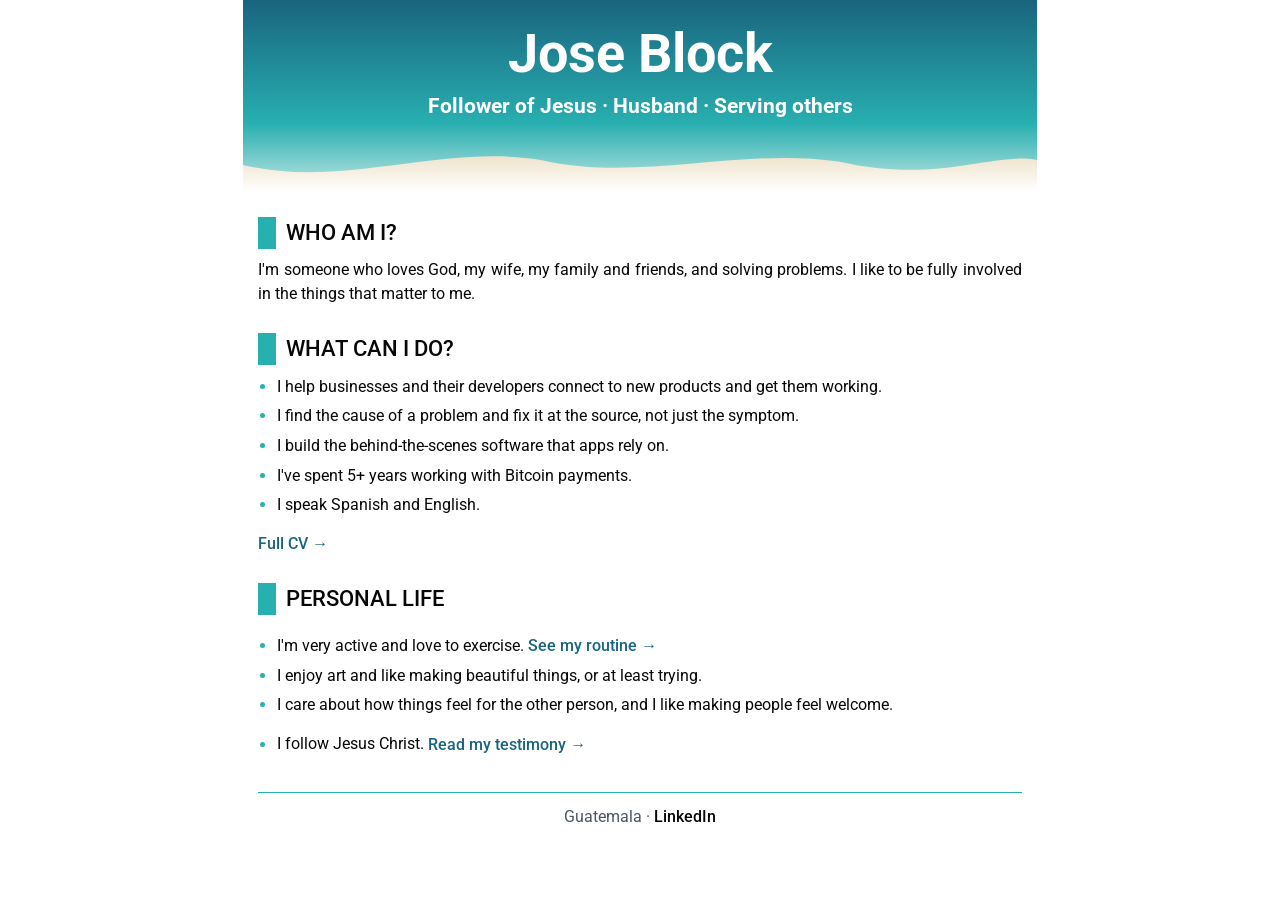
==== commit 0dc45a61: "feat: header water design" ====
--- a/index.html
+++ b/index.html
@@ -35,12 +35,22 @@
         a { color: var(--text); text-decoration: none; }
         a:hover, a:focus-visible { color: var(--accent); text-decoration: underline; }
 
+        /* Calm shore: deep water to shallow water, with a wave edge of sand fading into the page */
         .persona {
-            background-image: linear-gradient(var(--dark), var(--accent), var(--bg));
-            border-bottom-left-radius: 50%;
-            border-bottom-right-radius: 50%;
-            padding: 0.6cm 0.4cm 1cm;
+            position: relative;
+            background-image: linear-gradient(var(--dark), var(--accent) 65%, #BFE6E2);
+            padding: 0.6cm 0.4cm 1.8cm;
             text-align: center;
+        }
+
+        .persona::after {
+            content: "";
+            position: absolute;
+            left: 0;
+            right: 0;
+            bottom: -1px;
+            height: 1.3cm;
+            background: url("data:image/svg+xml,%3Csvg xmlns='http://www.w3.org/2000/svg' viewBox='0 0 1200 60' preserveAspectRatio='none'%3E%3Cdefs%3E%3ClinearGradient id='s' x1='0' y1='0' x2='0' y2='1'%3E%3Cstop offset='0' stop-color='%23EFE3CC'/%3E%3Cstop offset='1' stop-color='%23FFFFFF'/%3E%3C/linearGradient%3E%3C/defs%3E%3Cpath d='M0,28 C150,58 300,2 450,22 C600,50 750,6 900,24 C1050,52 1130,12 1200,22 L1200,60 L0,60 Z' fill='url(%23s)'/%3E%3C/svg%3E") bottom / 100% 100% no-repeat;
         }
 
         .persona h1 {
@@ -103,7 +113,7 @@
 
         @media (max-width: 600px) {
             .paragraph { text-align: left; }
-            .persona { padding: 0.5cm 0.3cm 0.9cm; }
+            .persona { padding: 0.5cm 0.3cm 1.7cm; }
         }
     </style>
 </head>
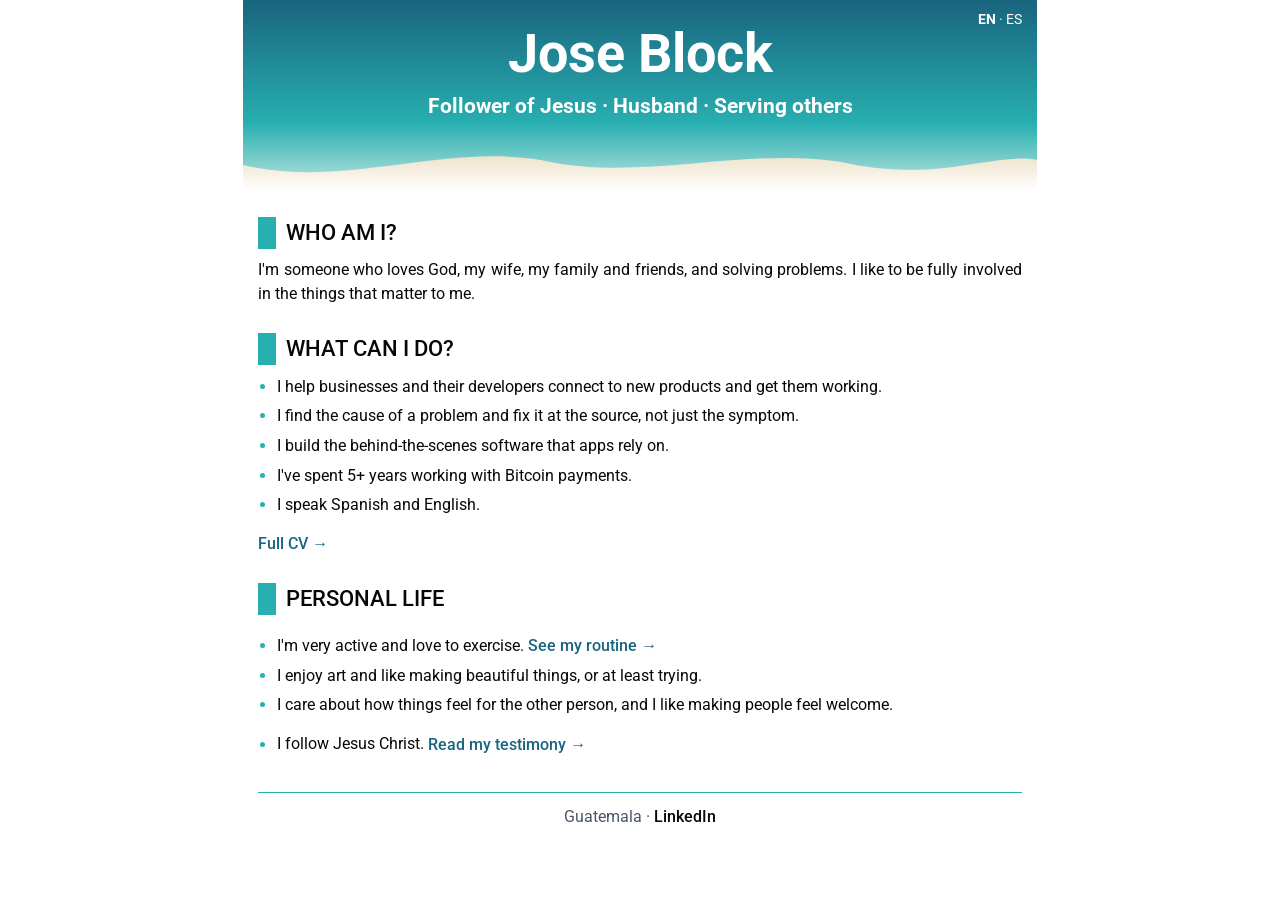
==== commit 4b7c78f4: "spanish inclusion" ====
--- a/index.html
+++ b/index.html
@@ -3,6 +3,10 @@
 <head>
     <meta charset="utf-8">
     <meta name="viewport" content="width=device-width, initial-scale=1">
+    <link rel="icon" href="favicon.svg" type="image/svg+xml">
+    <link rel="alternate" hreflang="en" href="https://joseblock.com/">
+    <link rel="alternate" hreflang="es" href="https://joseblock.com/es/">
+    <link rel="alternate" hreflang="x-default" href="https://joseblock.com/">
     <title>Jose Block</title>
     <meta name="description" content="Jose Block: who I am, what I can do, and what I believe.">
     <link rel="preconnect" href="https://fonts.googleapis.com">
@@ -52,6 +56,17 @@
             height: 1.3cm;
             background: url("data:image/svg+xml,%3Csvg xmlns='http://www.w3.org/2000/svg' viewBox='0 0 1200 60' preserveAspectRatio='none'%3E%3Cdefs%3E%3ClinearGradient id='s' x1='0' y1='0' x2='0' y2='1'%3E%3Cstop offset='0' stop-color='%23EFE3CC'/%3E%3Cstop offset='1' stop-color='%23FFFFFF'/%3E%3C/linearGradient%3E%3C/defs%3E%3Cpath d='M0,28 C150,58 300,2 450,22 C600,50 750,6 900,24 C1050,52 1130,12 1200,22 L1200,60 L0,60 Z' fill='url(%23s)'/%3E%3C/svg%3E") bottom / 100% 100% no-repeat;
         }
+
+        .lang {
+            position: absolute;
+            top: 0.25cm;
+            right: 0.4cm;
+            z-index: 1;
+            color: #FFFFFF;
+            font-size: 0.9rem;
+        }
+
+        .lang a { color: #FFFFFF; }
 
         .persona h1 {
             margin: 0;
@@ -119,6 +134,7 @@
 </head>
 <body>
     <header class="persona">
+        <nav class="lang" aria-label="Language"><strong>EN</strong> · <a href="es/index.html" hreflang="es" lang="es">ES</a></nav>
         <h1>Jose Block</h1>
         <div class="profesion">Follower of Jesus · Husband · Serving others</div>
     </header>
